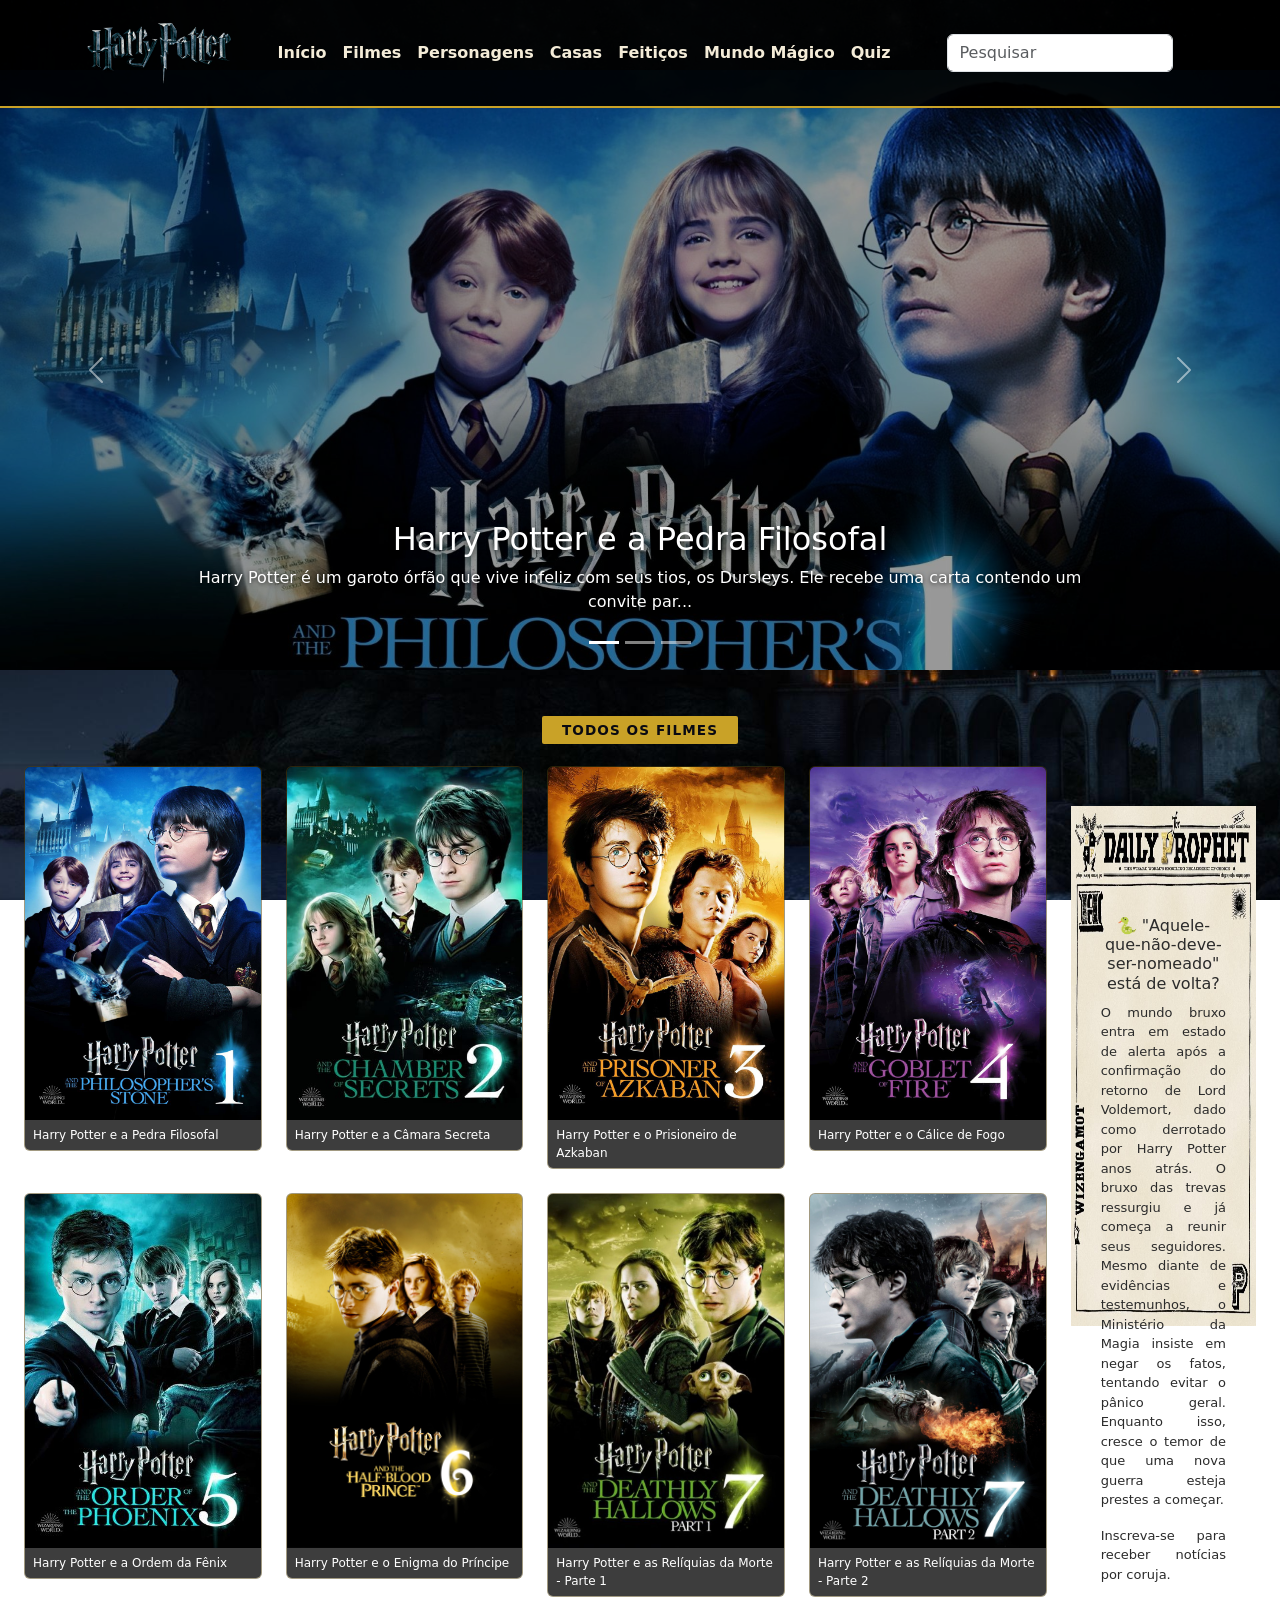
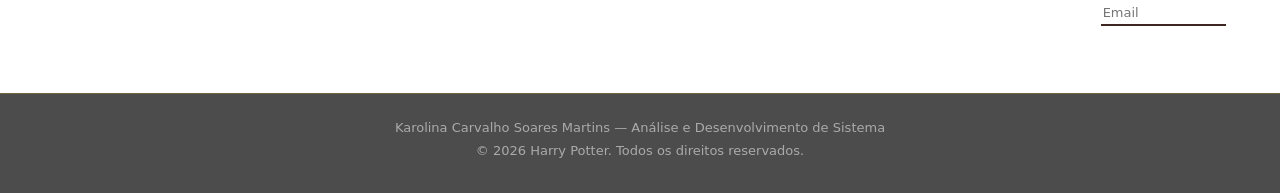
==== detalhes.html @ b3897d42 "Atualizações na página de detalhes e nos dados do projeto" ====
<!DOCTYPE html>
<html lang="pt-br">
<head>
    <meta charset="UTF-8">
    <meta name="viewport" content="width=device-width, initial-scale=1.0">
    <title>Detalhes · Harry Potter</title>
    <link href="https://cdn.jsdelivr.net/npm/bootstrap@5.3.0/dist/css/bootstrap.min.css" rel="stylesheet">
    <link rel="stylesheet" href="/css/style.css">
    <link rel="stylesheet" href="/css/detalhes.css">
</head>
<body>

    <!-- NAVBAR -->
    <header>
        <nav class="navbar navbar-expand-lg fixed-top cabecalho">
            <div class="container">
                <a class="navbar-brand" href="index.html">
                    <img src="/imgs/HP-logo.png" alt="Harry Potter" height="80px">
                </a>
                <button class="navbar-toggler" type="button" data-bs-toggle="collapse" data-bs-target="#navbarNav">
                    <span class="navbar-toggler-icon"></span>
                </button>
                <div class="collapse navbar-collapse justify-content-center" id="navbarNav">
                    <div class="navbar-nav">
                        <a class="nav-link cabecalhocor" href="index.html"><strong>Início</strong></a>
                        <a class="nav-link cabecalhocor" href="index.html#filmes"><strong>Filmes</strong></a>
                        <a class="nav-link cabecalhocor" href="#"><strong>Personagens</strong></a>
                        <a class="nav-link cabecalhocor" href="#"><strong>Casas</strong></a>
                        <a class="nav-link cabecalhocor" href="#"><strong>Feitiços</strong></a>
                        <a class="nav-link cabecalhocor" href="#"><strong>Mundo Mágico</strong></a>
                        <a class="nav-link cabecalhocor" href="#"><strong>Quiz</strong></a>
                    </div>
                    <form class="d-flex ms-5" role="search">
                        <input class="form-control me-2" type="search" placeholder="Pesquisar">
                    </form>
                </div>
            </div>
        </nav>
    </header>

    <main class="main-content">
        <div class="container py-5">

            <!-- BOTÃO VOLTAR -->
            <a href="index.html#filmes" class="btn-voltar">← Voltar para os filmes</a>

            <!-- SEÇÃO 1: INFORMAÇÕES GERAIS -->
            <section class="detalhe-info mt-4">
                <div class="row g-4">
                    <div class="col-md-4 text-center">
                        <img id="detalheImagem" src="" alt="" class="detalhe-poster"/>
                    </div>
                    <div class="col-md-8">
                        <span class="detalhe-badge" id="detalheAno"></span>
                        <h1 class="detalhe-titulo" id="detalheTitulo"></h1>

                        <div class="detalhe-meta">
                            <div class="detalhe-meta-item">
                                <span class="detalhe-meta-label">🎬 Diretor</span>
                                <span class="detalhe-meta-valor" id="detalheDiretor"></span>
                            </div>
                            <div class="detalhe-meta-item">
                                <span class="detalhe-meta-label">⏱️ Duração</span>
                                <span class="detalhe-meta-valor" id="detalheDuracao"></span>
                            </div>
                            <div class="detalhe-meta-item">
                                <span class="detalhe-meta-label">📅 Ano</span>
                                <span class="detalhe-meta-valor" id="detalheAnoDup"></span>
                            </div>
                            <div class="detalhe-meta-item">
                                <span class="detalhe-meta-label">⚡ Filme</span>
                                <span class="detalhe-meta-valor" id="detalheParte"></span>
                            </div>
                        </div>

                        <div class="detalhe-sinopse-box">
                            <h5 class="detalhe-sinopse-label">Sinopse</h5>
                            <p id="detalheSinopse"></p>
                        </div>
                    </div>
                </div>
            </section>

            <!-- SEÇÃO 2: FOTOS DO FILME -->
            <section class="mt-5">
                <h2 class="detalhe-secao-titulo">📸 Cenas do Filme</h2>
                <div class="row g-3" id="listaFotos"></div>
            </section>

        </div>
    </main>

    <!-- FOOTER -->
    <footer class="rodape mt-5 py-4 text-center">
        <p class="mb-2">© 2026 Harry Potter. Todos os direitos reservados.</p>
    </footer>

    <script src="https://cdn.jsdelivr.net/npm/bootstrap@5.3.0/dist/js/bootstrap.bundle.min.js"></script>
    <script src="/js/detalhes.js"></script>
</body>
</html>
---- css/style.css ----
body {
    margin: 0;
    background-image: url(../imgs/fundo-site2.jpg);
    background-size: cover;
    background-position: center;
    background-attachment: fixed;
}

/* ── Navbar ── */
.cabecalho {
    background-color: rgba(0, 0, 0, 0.92) !important;
    border-bottom: 2px solid #c9a227;
}
.cabecalhocor { color: #f4ecd8 !important; }
.cabecalhocor:hover { color: #c9a227 !important; }

.main-content { padding-top: 70px; }

/* ── Hero Carrossel ── */
.hero-banner { height: 600px; }

.hero-img {
    width: 100%;
    height: 600px;
    object-fit: cover;
    object-position: center top;
    filter: brightness(0.6);
}

.hero-caption h2 { text-shadow: 0 2px 6px rgba(0,0,0,0.7); }
.hero-caption p  { text-shadow: 0 1px 4px rgba(0,0,0,0.7); }

.slide-link { text-decoration: none; color: #fff; }
.slide-link:hover h2 { text-decoration: underline; color: #c9a227; }

/* ── Tag Filmes ── */
.filmes-tag {
    background-color: #c9a227;
    color: #0a0a12;
    font-size: 0.85rem;
    font-weight: 700;
    letter-spacing: 0.08em;
    text-transform: uppercase;
    padding: 6px 20px;
    border-radius: 2px;
}

/* ── Cards dos Filmes ── */
.filme-card {
    text-decoration: none;
    display: block;
    color: #fff;
    border: 1px solid rgba(201,162,39,0.2);
    border-radius: 6px;
    overflow: hidden;
    transition: transform 0.25s ease, box-shadow 0.25s ease, border-color 0.25s ease;
    background: rgba(0,0,0,0.4);
}
.filme-card:hover {
    transform: translateY(-5px);
    box-shadow: 0 10px 28px rgba(201,162,39,0.2);
    border-color: #c9a227;
    color: #c9a227;
}
.filme-card img {
    margin-bottom: 0 !important;
    width: 100%;
    aspect-ratio: 2/3;
    object-fit: cover;
    display: block;
    transition: transform 0.4s ease;
}
.filme-card:hover img { transform: scale(1.04); }
.filme-card p {
    font-size: 12px;
    margin: 0;
    padding: 6px 8px;
    color: #fff;
    background: rgba(0,0,0,0.6);
}
.filme-card:hover p { color: #c9a227; }

/* ── Profeta Diário ── */
.profeta-diario {
    width: 100%;
    height: 520px;
    padding: 110px 30px 20px;
    background-image: url(../imgs/profeta_diario.jpg);
    background-size: 100% 100%;
    margin-top: 40px;
}
.profeta-diario h3 {
    text-align: center;
    font-size: 16px;
    color: #2b2b2b;
    margin-bottom: 10px;
}
.profeta-diario p {
    font-size: 13px;
    color: #2b2b2b;
    text-align: justify;
}
.profeta-diario input {
    width: 100%;
    border: none;
    border-bottom: 2px solid #3e2723;
    background: transparent;
    outline: none;
    font-size: 13px;
}

/* ── Footer ── */
.rodape {
    color: #aaa;
    border-top: 1px solid rgba(201,162,39,0.3);
    font-size: 13px;
    background: rgba(0,0,0,0.7);
}

/* ── Responsivo ── */
@media (max-width: 767px) {
    .hero-banner { height: 280px; }
    .hero-img    { height: 280px; }
}
---- css/detalhes.css ----
/* ============================================
   HARRY POTTER - detalhes.css
   ============================================ */

.btn-voltar {
    display: inline-block;
    color: #c9a227;
    text-decoration: none;
    font-size: 0.9rem;
    font-weight: 600;
    letter-spacing: 1px;
    transition: color 0.2s;
}
.btn-voltar:hover { color: #e8c96b; }

/* ── Poster ── */
.detalhe-poster {
    width: 100%;
    max-width: 280px;
    border-radius: 8px;
    box-shadow: 0 12px 40px rgba(0,0,0,0.7);
    object-fit: cover;
    aspect-ratio: 2/3;
    background-color: #1a1a2e;
}

/* ── Badge ano ── */
.detalhe-badge {
    display: inline-block;
    background: rgba(201,162,39,0.15);
    border: 1px solid #c9a227;
    color: #c9a227;
    padding: 2px 14px;
    border-radius: 20px;
    font-size: 0.85rem;
    letter-spacing: 1px;
    margin-bottom: 0.5rem;
}

/* ── Título ── */
.detalhe-titulo {
    color: #c9a227;
    font-size: clamp(1.3rem, 3vw, 2rem);
    line-height: 1.3;
    margin-bottom: 1.25rem;
}

/* ── Meta ── */
.detalhe-meta {
    display: flex;
    flex-wrap: wrap;
    gap: 1rem 2rem;
    margin-bottom: 1.5rem;
}
.detalhe-meta-item {
    display: flex;
    flex-direction: column;
}
.detalhe-meta-label {
    font-size: 0.75rem;
    color: #c9a227;
    letter-spacing: 1px;
    text-transform: uppercase;
}
.detalhe-meta-valor {
    font-size: 1rem;
    color: #e8e0d0;
}

/* ── Sinopse ── */
.detalhe-sinopse-box {
    background: rgba(255,255,255,0.03);
    border: 1px solid rgba(201,162,39,0.2);
    border-left: 3px solid #c9a227;
    border-radius: 0 8px 8px 0;
    padding: 1.25rem 1.5rem;
}
.detalhe-sinopse-label {
    color: #c9a227;
    font-size: 0.9rem;
    letter-spacing: 1px;
    margin-bottom: 0.5rem;
}
.detalhe-sinopse-box p {
    color: #b0a090;
    font-style: italic;
    margin: 0;
    line-height: 1.8;
}

/* ── Seção fotos ── */
.detalhe-secao-titulo {
    color: #c9a227;
    font-size: 1.3rem;
    border-bottom: 1px solid rgba(201,162,39,0.3);
    padding-bottom: 0.5rem;
    margin-bottom: 1.25rem;
}

.foto-card {
    background: rgba(0,0,0,0.4);
    border: 1px solid rgba(201,162,39,0.2);
    border-radius: 6px;
    overflow: hidden;
    transition: transform 0.2s, border-color 0.2s;
}
.foto-card:hover {
    transform: translateY(-4px);
    border-color: #c9a227;
}
.foto-card img {
    width: 100%;
    aspect-ratio: 16/9;
    object-fit: cover;
    display: block;
    background-color: #1a1a2e;
}
.foto-card p {
    font-size: 11px;
    color: #c9a227;
    text-align: center;
    padding: 6px;
    margin: 0;
}
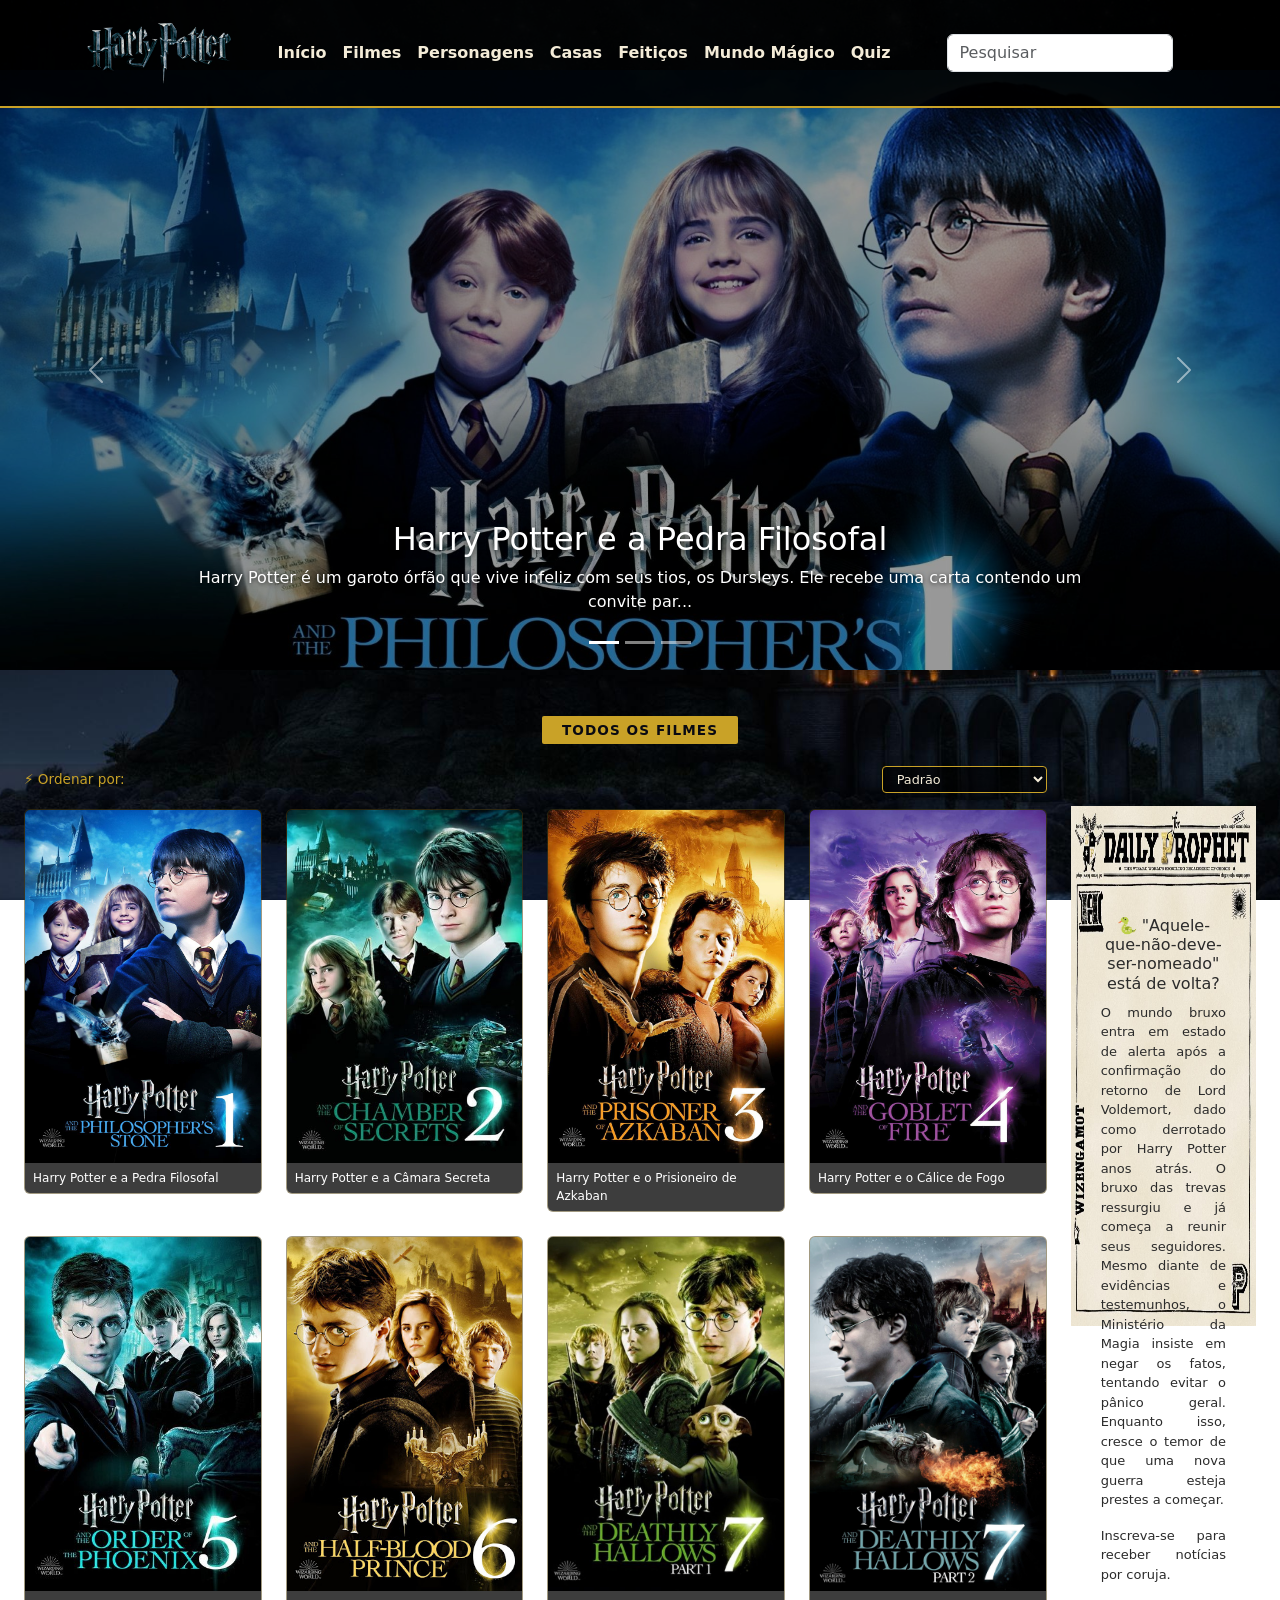
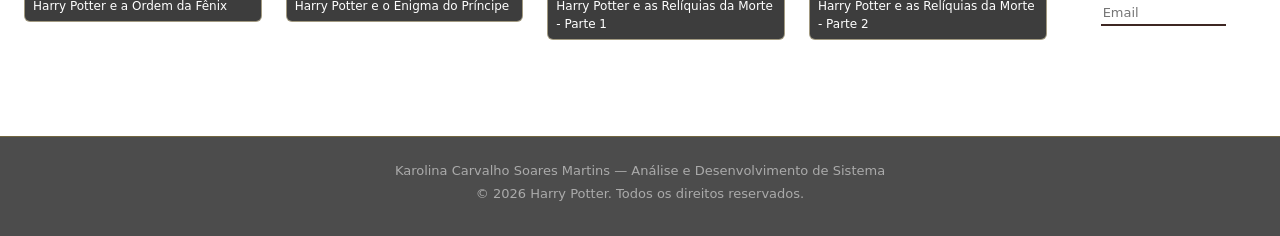
==== commit 02771f4c: "adiciona pesquisa, ordenacao e animacao nos cards" ====
--- a/detalhes.html
+++ b/detalhes.html
@@ -10,7 +10,6 @@
 </head>
 <body>
 
-    <!-- NAVBAR -->
     <header>
         <nav class="navbar navbar-expand-lg fixed-top cabecalho">
             <div class="container">
@@ -41,10 +40,8 @@
     <main class="main-content">
         <div class="container py-5">
 
-            <!-- BOTÃO VOLTAR -->
             <a href="index.html#filmes" class="btn-voltar">← Voltar para os filmes</a>
 
-            <!-- SEÇÃO 1: INFORMAÇÕES GERAIS -->
             <section class="detalhe-info mt-4">
                 <div class="row g-4">
                     <div class="col-md-4 text-center">
@@ -81,7 +78,6 @@
                 </div>
             </section>
 
-            <!-- SEÇÃO 2: FOTOS DO FILME -->
             <section class="mt-5">
                 <h2 class="detalhe-secao-titulo">📸 Cenas do Filme</h2>
                 <div class="row g-3" id="listaFotos"></div>
@@ -90,7 +86,6 @@
         </div>
     </main>
 
-    <!-- FOOTER -->
     <footer class="rodape mt-5 py-4 text-center">
         <p class="mb-2">© 2026 Harry Potter. Todos os direitos reservados.</p>
     </footer>
--- a/css/style.css
+++ b/css/style.css
@@ -6,7 +6,6 @@
     background-attachment: fixed;
 }
 
-/* ── Navbar ── */
 .cabecalho {
     background-color: rgba(0, 0, 0, 0.92) !important;
     border-bottom: 2px solid #c9a227;
@@ -16,7 +15,6 @@
 
 .main-content { padding-top: 70px; }
 
-/* ── Hero Carrossel ── */
 .hero-banner { height: 600px; }
 
 .hero-img {
@@ -33,7 +31,6 @@
 .slide-link { text-decoration: none; color: #fff; }
 .slide-link:hover h2 { text-decoration: underline; color: #c9a227; }
 
-/* ── Tag Filmes ── */
 .filmes-tag {
     background-color: #c9a227;
     color: #0a0a12;
@@ -45,7 +42,6 @@
     border-radius: 2px;
 }
 
-/* ── Cards dos Filmes ── */
 .filme-card {
     text-decoration: none;
     display: block;
@@ -80,7 +76,6 @@
 }
 .filme-card:hover p { color: #c9a227; }
 
-/* ── Profeta Diário ── */
 .profeta-diario {
     width: 100%;
     height: 520px;
@@ -109,7 +104,6 @@
     font-size: 13px;
 }
 
-/* ── Footer ── */
 .rodape {
     color: #aaa;
     border-top: 1px solid rgba(201,162,39,0.3);
@@ -117,8 +111,80 @@
     background: rgba(0,0,0,0.7);
 }
 
-/* ── Responsivo ── */
 @media (max-width: 767px) {
     .hero-banner { height: 280px; }
     .hero-img    { height: 280px; }
+}
+
+.select-ordenacao {
+    background: rgba(0,0,0,0.6);
+    border: 1px solid #c9a227;
+    color: #f4ecd8;
+    font-size: 0.8rem;
+    padding: 4px 10px;
+    border-radius: 4px;
+    outline: none;
+    cursor: pointer;
+}
+.select-ordenacao option {
+    background: #0a0a12;
+    color: #f4ecd8;
+}
+
+.btn-topo {
+    position: fixed;
+    bottom: 30px;
+    right: 30px;
+    background: rgba(10, 5, 20, 0.92);
+    border: 1px solid #c9a227;
+    border-radius: 4px;
+    width: 44px;
+    height: 44px;
+    cursor: pointer;
+    box-shadow: 0 0 12px rgba(201,162,39,0.4), 0 4px 16px rgba(0,0,0,0.7);
+    opacity: 0;
+    visibility: hidden;
+    transition: opacity 0.3s, transform 0.3s, box-shadow 0.3s;
+    z-index: 999;
+    display: flex;
+    align-items: center;
+    justify-content: center;
+}
+.btn-topo::before {
+    content: '';
+    display: block;
+    width: 14px;
+    height: 14px;
+    border-left: 2px solid #c9a227;
+    border-top: 2px solid #c9a227;
+    transform: rotate(45deg) translateY(3px);
+    transition: border-color 0.2s;
+}
+.btn-topo.visivel {
+    opacity: 1;
+    visibility: visible;
+}
+.btn-topo:hover {
+    background: rgba(201,162,39,0.15);
+    box-shadow: 0 0 24px rgba(201,162,39,0.7), 0 4px 20px rgba(0,0,0,0.8);
+    transform: translateY(-3px);
+}
+.btn-topo:hover::before {
+    border-color: #e8c96b;
+}
+
+@keyframes fadeSubir {
+    from {
+        opacity: 0;
+        transform: translateY(24px);
+    }
+    to {
+        opacity: 1;
+        transform: translateY(0);
+    }
+}
+
+.filme-card-animar {
+    opacity: 0;
+    animation: fadeSubir 0.5s ease forwards;
 }
--- a/css/detalhes.css
+++ b/css/detalhes.css
@@ -1,7 +1,3 @@
-/* ============================================
-   HARRY POTTER - detalhes.css
-   ============================================ */
-
 .btn-voltar {
     display: inline-block;
     color: #c9a227;
@@ -13,7 +9,6 @@
 }
 .btn-voltar:hover { color: #e8c96b; }
 
-/* ── Poster ── */
 .detalhe-poster {
     width: 100%;
     max-width: 280px;
@@ -24,7 +19,6 @@
     background-color: #1a1a2e;
 }
 
-/* ── Badge ano ── */
 .detalhe-badge {
     display: inline-block;
     background: rgba(201,162,39,0.15);
@@ -37,7 +31,6 @@
     margin-bottom: 0.5rem;
 }
 
-/* ── Título ── */
 .detalhe-titulo {
     color: #c9a227;
     font-size: clamp(1.3rem, 3vw, 2rem);
@@ -45,7 +38,6 @@
     margin-bottom: 1.25rem;
 }
 
-/* ── Meta ── */
 .detalhe-meta {
     display: flex;
     flex-wrap: wrap;
@@ -67,7 +59,6 @@
     color: #e8e0d0;
 }
 
-/* ── Sinopse ── */
 .detalhe-sinopse-box {
     background: rgba(255,255,255,0.03);
     border: 1px solid rgba(201,162,39,0.2);
@@ -88,7 +79,6 @@
     line-height: 1.8;
 }
 
-/* ── Seção fotos ── */
 .detalhe-secao-titulo {
     color: #c9a227;
     font-size: 1.3rem;
